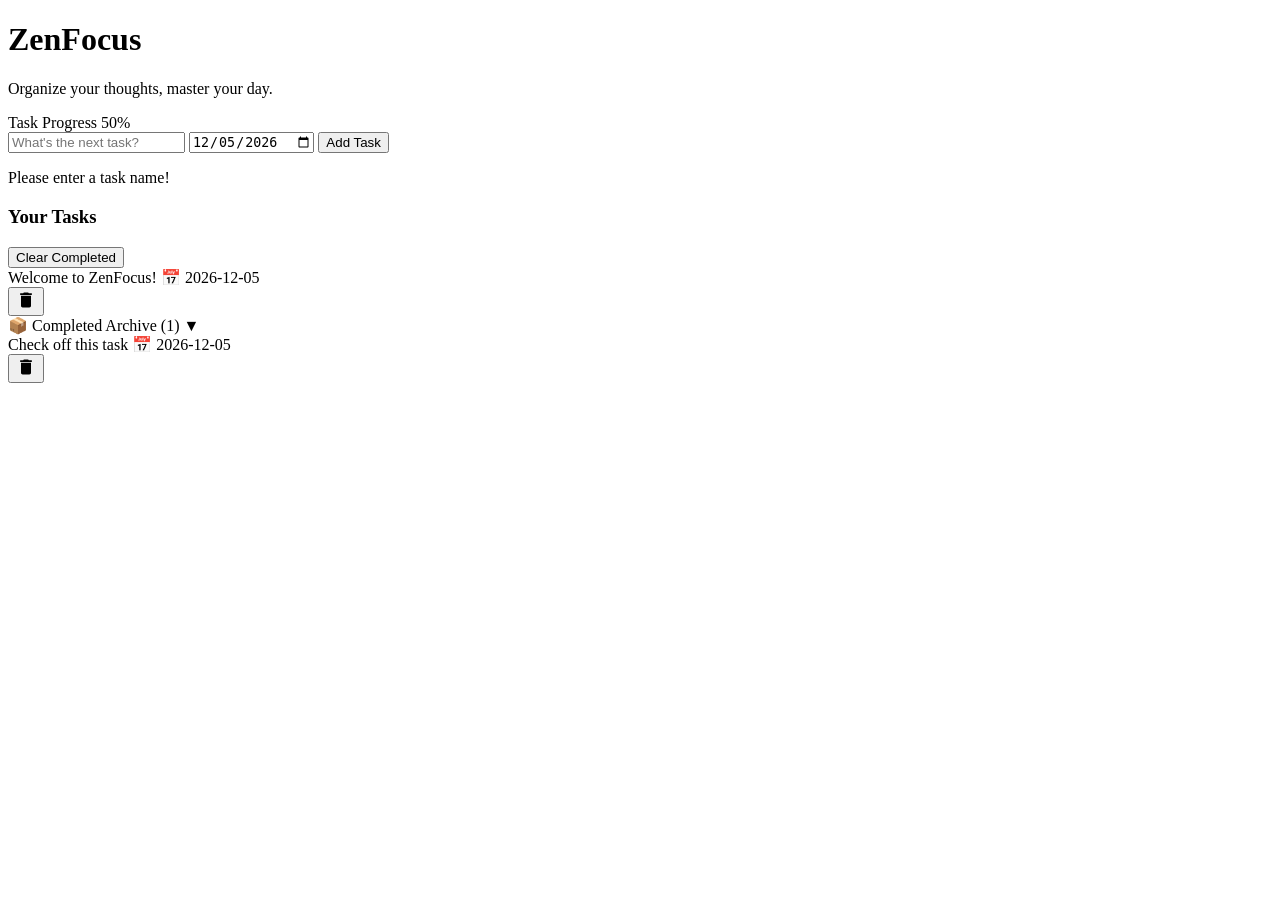
==== index.html @ c16aae38 "Rename zen.html to index.html" ====
<!DOCTYPE html>
<html lang="en">
<head>
    <meta charset="UTF-8">
    <meta name="viewport" content="width=device-width, initial-scale=1.0">
    <title>ZenFocus To-Do</title>
    <link rel="preconnect" href="https://fonts.googleapis.com">
    <link href="https://fonts.googleapis.com/css2?family=DM+Serif+Display&family=DM+Sans:wght@400;500;700&display=swap" rel="stylesheet">
    <link rel="stylesheet" href="styles.css">
</head>
<body>
    <div class="container">
        <header>
            <h1>ZenFocus</h1>
            <p class="subtitle">Organize your thoughts, master your day.</p>
        </header>

        <!-- Progress Section -->
        <div class="progress-section">
            <div class="progress-labels">
                <span>Task Progress</span>
                <span class="js-progress-text">0%</span>
            </div>
            <div class="progress-bar-container">
                <div class="progress-bar-fill js-progress-bar"></div>
            </div>
        </div>

        <div class="input-card">
            <input type="text" placeholder="What's the next task?" class="js-input">
            <input type="date" class="js-date-input">
            <button onclick="addTodo()" class="add-button">Add Task</button>
        </div>

        <p class="error-msg js-error">Please enter a task name!</p>

        <div class="list-header">
            <h3>Your Tasks</h3>
            <button class="clear-btn" onclick="clearCompleted()">Clear Completed</button>
        </div>
        
        <!-- Active tasks -->
        <div class="js-todo-list todo-list-wrapper"></div>

        <!-- ARCHIVE SECTION (NEW) -->
        <div class="archive-section js-archive-section" style="display: none;">
            <div class="archive-header" onclick="toggleArchive()">
                <span class="archive-title">📦 Completed Archive (<span class="js-archive-count">0</span>)</span>
                <span class="archive-toggle js-archive-toggle">▼</span>
            </div>
            <div class="js-archive-list archive-list"></div>
        </div>
    </div>

    <script src="script.js"></script>
</body>
</html>
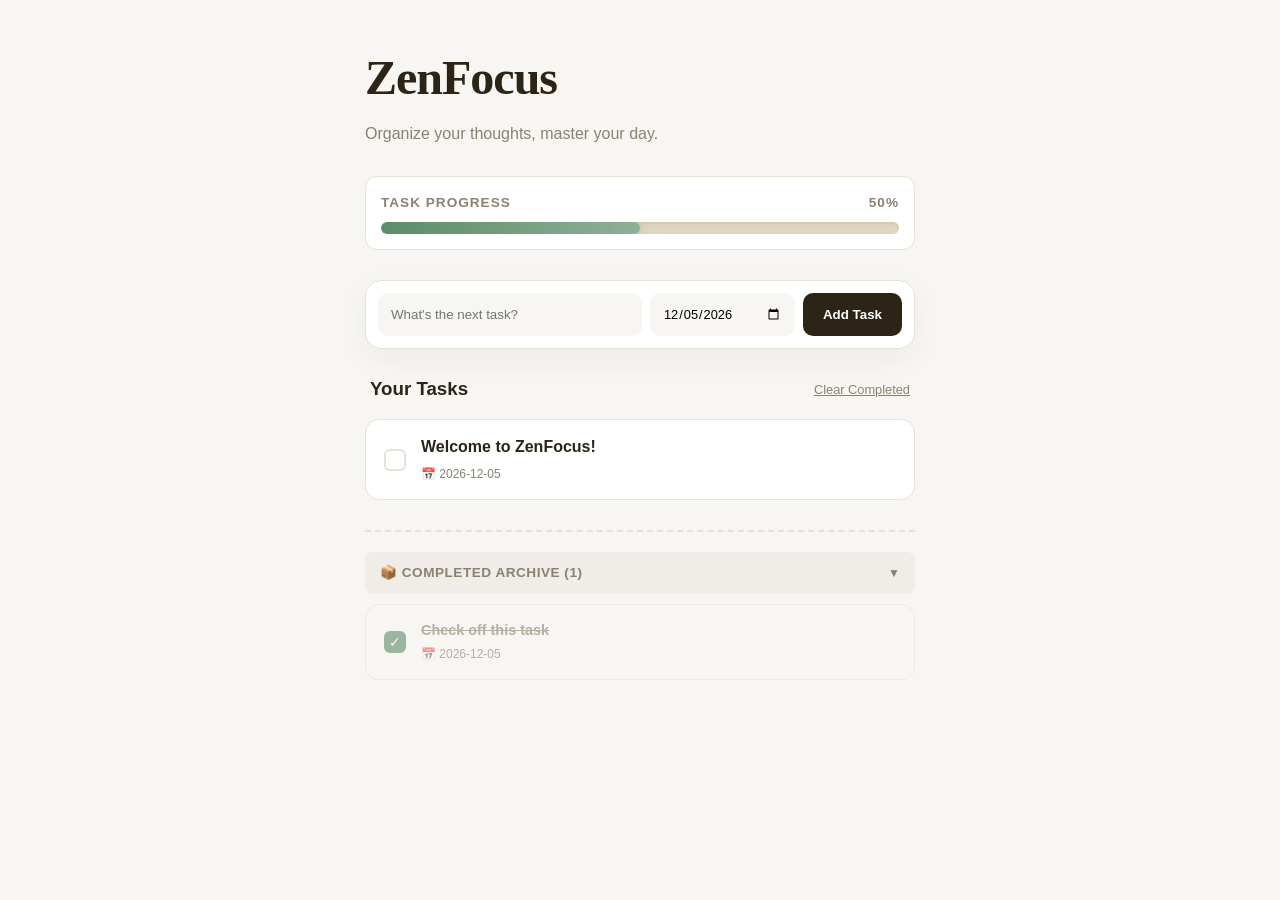
==== commit aa249dfa: "Update index.html(fixed typo)" ====
--- a/index.html
+++ b/index.html
@@ -6,7 +6,7 @@
     <title>ZenFocus To-Do</title>
     <link rel="preconnect" href="https://fonts.googleapis.com">
     <link href="https://fonts.googleapis.com/css2?family=DM+Serif+Display&family=DM+Sans:wght@400;500;700&display=swap" rel="stylesheet">
-    <link rel="stylesheet" href="styles.css">
+    <link rel="stylesheet" href="style.css">
 </head>
 <body>
     <div class="container">
--- a/style.css
+++ b/style.css
@@ -0,0 +1,274 @@
+/* Custom properties for easy color management */
+:root {
+  --bg: #f8f6f2;
+  --card: #ffffff;
+  --text: #2c2416;
+  --muted: #8a8171;
+  --accent: #d48c5c;
+  --green: #5b8c6a;
+  --border: #e8e2d6;
+  --shadow: 0 10px 30px rgba(44, 36, 22, 0.05);
+}
+
+*, *::before, *::after { box-sizing: border-box; margin: 0; padding: 0; }
+
+body {
+  font-family: 'DM Sans', sans-serif;
+  background-color: var(--bg);
+  color: var(--text);
+  line-height: 1.6;
+  padding: 40px 20px;
+}
+
+.container {
+  max-width: 550px;
+  margin: 0 auto;
+}
+
+header { margin-bottom: 30px; }
+
+h1 {
+  font-family: 'DM Serif Display', serif;
+  font-size: 3rem;
+  letter-spacing: -1px;
+  margin-bottom: 4px;
+}
+
+.subtitle { color: var(--muted); font-size: 1rem; }
+
+/* PROGRESS BAR */
+.progress-section {
+    margin-bottom: 30px;
+    background: var(--card);
+    padding: 15px;
+    border-radius: 12px;
+    border: 1px solid var(--border);
+}
+
+.progress-labels {
+    display: flex;
+    justify-content: space-between;
+    font-size: 0.85rem;
+    font-weight: 700;
+    margin-bottom: 8px;
+    color: var(--muted);
+    text-transform: uppercase;
+    letter-spacing: 1px;
+}
+
+/* Better Progress Bar Styling */
+.progress-bar-container {
+    height: 12px; /* Made slightly thicker for better visibility */
+    background: #e0d5c0; /* Darker than bg for depth */
+    border-radius: 20px;
+    overflow: hidden;
+    position: relative;
+    box-shadow: inset 0 1px 3px rgba(0,0,0,0.1); /* Adds depth */
+}
+
+.progress-bar-fill {
+    height: 100%;
+    width: 0%;
+    background: linear-gradient(90deg, #5b8c6a, #8eb097);
+    border-radius: 20px;
+    
+    /* THE MAGIC: A longer duration with a Quintic ease-out */
+    transition: width 1s cubic-bezier(0.22, 1, 0.36, 1);
+    
+    position: relative;
+    box-shadow: 0 0 10px rgba(91, 140, 106, 0.3); /* Soft glow */
+}
+
+/* Subtile Shimmer Effect */
+.progress-bar-fill::after {
+    content: '';
+    position: absolute;
+    top: 0; left: 0; right: 0; bottom: 0;
+    background: linear-gradient(
+        90deg,
+        rgba(255,255,255,0) 0%,
+        rgba(255,255,255,0.2) 50%,
+        rgba(255,255,255,0) 100%
+    );
+    transform: translateX(-100%);
+    animation: shimmer 3s infinite;
+}
+
+@keyframes shimmer {
+    100% { transform: translateX(100%); }
+}
+
+/* Smooth number transition */
+.js-progress-text {
+    font-variant-numeric: tabular-nums; /* Prevents numbers from jumping around */
+    transition: all 0.3s ease;
+}
+
+/* INPUT AREA */
+.input-card {
+  background: var(--card);
+  border: 1px solid var(--border);
+  border-radius: 16px;
+  padding: 12px;
+  box-shadow: var(--shadow);
+  display: flex;
+  gap: 8px;
+  margin-bottom: 10px;
+}
+
+input {
+  border: 1px solid transparent;
+  background: var(--bg);
+  padding: 12px;
+  border-radius: 10px;
+  outline: none;
+  font-family: inherit;
+  transition: 0.2s;
+}
+
+input[type="text"] { flex: 2; }
+input[type="date"] { flex: 1; font-size: 0.8rem; }
+input:focus { border-color: var(--accent); background: #fff; }
+
+.add-button {
+  background: var(--text);
+  color: white;
+  border: none;
+  padding: 0 20px;
+  border-radius: 10px;
+  font-weight: 600;
+  cursor: pointer;
+  transition: 0.2s;
+}
+
+.add-button:hover { background: var(--accent); }
+
+/* TODO ITEMS */
+.list-header {
+    display: flex;
+    justify-content: space-between;
+    align-items: center;
+    margin: 25px 5px 15px;
+}
+
+.clear-btn {
+    background: none;
+    border: none;
+    color: var(--muted);
+    font-size: 0.8rem;
+    cursor: pointer;
+    text-decoration: underline;
+}
+
+.todo-row {
+  background: var(--card);
+  border: 1px solid var(--border);
+  border-radius: 14px;
+  padding: 14px 18px;
+  display: flex;
+  align-items: center;
+  gap: 15px;
+  margin-bottom: 10px;
+  transition: all 0.3s ease;
+}
+
+.todo-row.completed {
+    opacity: 0.6;
+    background: transparent;
+}
+
+.todo-row.completed .todo-name {
+    text-decoration: line-through;
+    color: var(--muted);
+}
+
+.checkbox {
+    width: 22px;
+    height: 22px;
+    border-radius: 6px;
+    border: 2px solid var(--border);
+    cursor: pointer;
+    display: flex;
+    align-items: center;
+    justify-content: center;
+    transition: 0.2s;
+}
+
+.todo-row.completed .checkbox {
+    background: var(--green);
+    border-color: var(--green);
+}
+
+.todo-row.completed .checkbox::after {
+    content: '✓';
+    color: white;
+    font-size: 14px;
+}
+
+.todo-info { flex: 1; }
+.todo-name { font-weight: 600; display: block; }
+.todo-date { font-size: 0.75rem; color: var(--muted); }
+
+.delete-btn {
+    opacity: 0;
+    background: none;
+    border: none;
+    color: #e57373;
+    cursor: pointer;
+    transition: 0.2s;
+}
+
+.todo-row:hover .delete-btn { opacity: 1; }
+
+/* ERROR */
+.error-msg { color: var(--accent); font-size: 0.8rem; display: none; margin-bottom: 10px; }
+
+/* ARCHIVE SECTION */
+.archive-section {
+  margin-top: 30px;
+  padding-top: 20px;
+  border-top: 2px dashed var(--border);
+}
+
+.archive-header {
+  display: flex;
+  justify-content: space-between;
+  align-items: center;
+  padding: 10px 15px;
+  background: rgba(138, 129, 113, 0.08);
+  border-radius: 8px;
+  cursor: pointer;
+  transition: all 0.2s ease;
+  margin-bottom: 10px;
+}
+
+.archive-header:hover {
+  background: rgba(138, 129, 113, 0.15);
+}
+
+.archive-title {
+  font-size: 0.85rem;
+  font-weight: 600;
+  color: var(--muted);
+  text-transform: uppercase;
+  letter-spacing: 0.5px;
+}
+
+.archive-toggle {
+  font-size: 0.75rem;
+  color: var(--muted);
+  transition: transform 0.2s ease;
+}
+
+.archive-list {
+  margin-top: 10px;
+}
+
+.archive-item {
+  font-size: 0.9rem;
+  opacity: 0.5;
+}
+
+.archive-item:hover {
+  opacity: 0.7;
+}
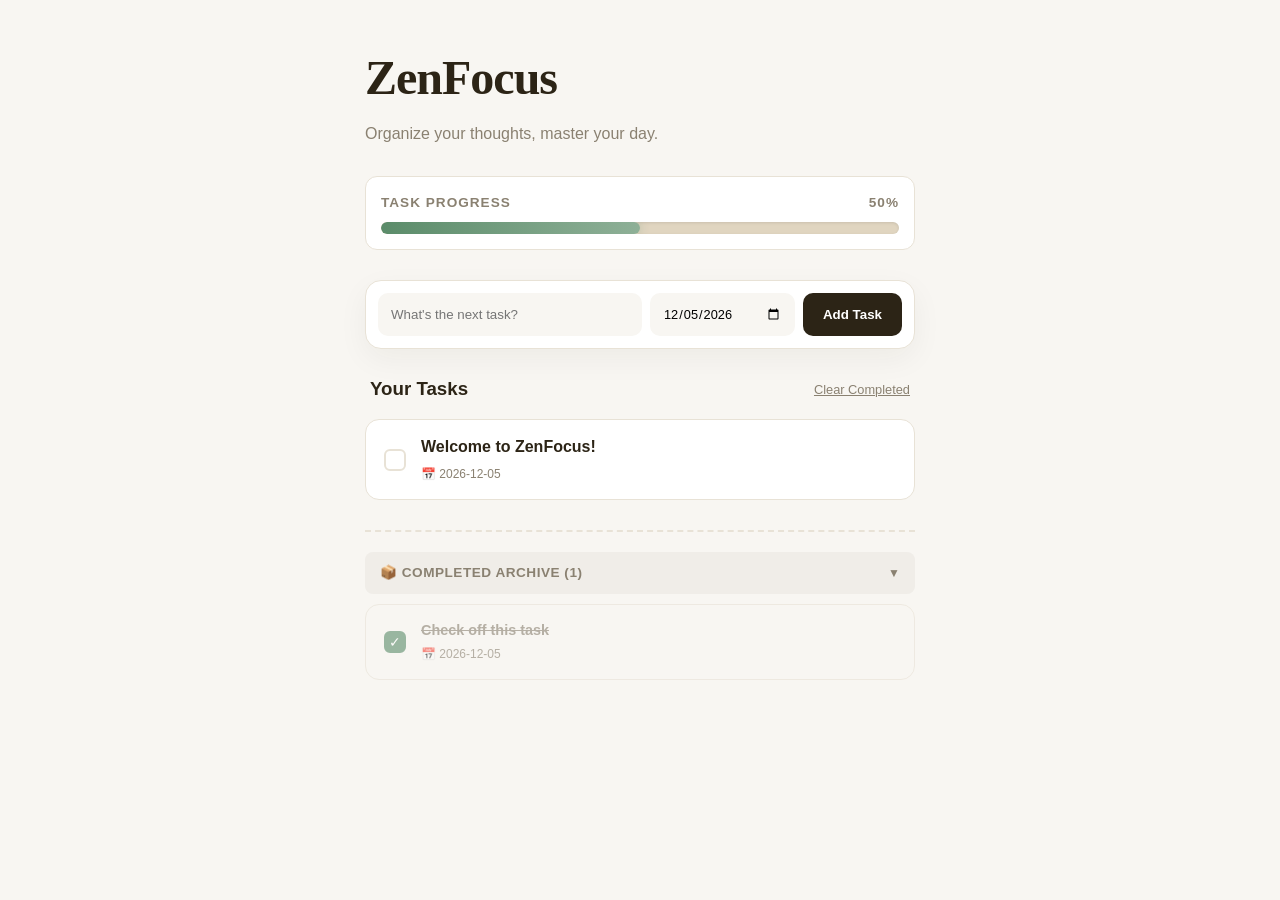
==== commit a375b896: "Re-Added files Re-added all the files to fix the issues within and also with the hosting." ====
--- a/index.html
+++ b/index.html
@@ -6,7 +6,8 @@
     <title>ZenFocus To-Do</title>
     <link rel="preconnect" href="https://fonts.googleapis.com">
     <link href="https://fonts.googleapis.com/css2?family=DM+Serif+Display&family=DM+Sans:wght@400;500;700&display=swap" rel="stylesheet">
-    <link rel="stylesheet" href="style.css">
+    <link rel="icon" href="data:image/svg+xml,<svg xmlns='http://www.w3.org/2000/svg' viewBox='0 0 100 100'><rect width='100' height='100' rx='18' fill='%23070707'/><text x='50' y='72' font-size='52' font-family='monospace' font-weight='bold' fill='%236ee7b7' text-anchor='middle'>Z</text></svg>"/>
+    <link rel="stylesheet" href="styles.css">
 </head>
 <body>
     <div class="container">
@@ -54,4 +55,4 @@
 
     <script src="script.js"></script>
 </body>
-</html>
+</html>
--- a/styles.css
+++ b/styles.css
@@ -0,0 +1,274 @@
+/* Custom properties for easy color management */
+:root {
+  --bg: #f8f6f2;
+  --card: #ffffff;
+  --text: #2c2416;
+  --muted: #8a8171;
+  --accent: #d48c5c;
+  --green: #5b8c6a;
+  --border: #e8e2d6;
+  --shadow: 0 10px 30px rgba(44, 36, 22, 0.05);
+}
+
+*, *::before, *::after { box-sizing: border-box; margin: 0; padding: 0; }
+
+body {
+  font-family: 'DM Sans', sans-serif;
+  background-color: var(--bg);
+  color: var(--text);
+  line-height: 1.6;
+  padding: 40px 20px;
+}
+
+.container {
+  max-width: 550px;
+  margin: 0 auto;
+}
+
+header { margin-bottom: 30px; }
+
+h1 {
+  font-family: 'DM Serif Display', serif;
+  font-size: 3rem;
+  letter-spacing: -1px;
+  margin-bottom: 4px;
+}
+
+.subtitle { color: var(--muted); font-size: 1rem; }
+
+/* PROGRESS BAR */
+.progress-section {
+    margin-bottom: 30px;
+    background: var(--card);
+    padding: 15px;
+    border-radius: 12px;
+    border: 1px solid var(--border);
+}
+
+.progress-labels {
+    display: flex;
+    justify-content: space-between;
+    font-size: 0.85rem;
+    font-weight: 700;
+    margin-bottom: 8px;
+    color: var(--muted);
+    text-transform: uppercase;
+    letter-spacing: 1px;
+}
+
+/* Better Progress Bar Styling */
+.progress-bar-container {
+    height: 12px; /* Made slightly thicker for better visibility */
+    background: #e0d5c0; /* Darker than bg for depth */
+    border-radius: 20px;
+    overflow: hidden;
+    position: relative;
+    box-shadow: inset 0 1px 3px rgba(0,0,0,0.1); /* Adds depth */
+}
+
+.progress-bar-fill {
+    height: 100%;
+    width: 0%;
+    background: linear-gradient(90deg, #5b8c6a, #8eb097);
+    border-radius: 20px;
+    
+    /* THE MAGIC: A longer duration with a Quintic ease-out */
+    transition: width 1s cubic-bezier(0.22, 1, 0.36, 1);
+    
+    position: relative;
+    box-shadow: 0 0 10px rgba(91, 140, 106, 0.3); /* Soft glow */
+}
+
+/* Subtile Shimmer Effect */
+.progress-bar-fill::after {
+    content: '';
+    position: absolute;
+    top: 0; left: 0; right: 0; bottom: 0;
+    background: linear-gradient(
+        90deg,
+        rgba(255,255,255,0) 0%,
+        rgba(255,255,255,0.2) 50%,
+        rgba(255,255,255,0) 100%
+    );
+    transform: translateX(-100%);
+    animation: shimmer 3s infinite;
+}
+
+@keyframes shimmer {
+    100% { transform: translateX(100%); }
+}
+
+/* Smooth number transition */
+.js-progress-text {
+    font-variant-numeric: tabular-nums; /* Prevents numbers from jumping around */
+    transition: all 0.3s ease;
+}
+
+/* INPUT AREA */
+.input-card {
+  background: var(--card);
+  border: 1px solid var(--border);
+  border-radius: 16px;
+  padding: 12px;
+  box-shadow: var(--shadow);
+  display: flex;
+  gap: 8px;
+  margin-bottom: 10px;
+}
+
+input {
+  border: 1px solid transparent;
+  background: var(--bg);
+  padding: 12px;
+  border-radius: 10px;
+  outline: none;
+  font-family: inherit;
+  transition: 0.2s;
+}
+
+input[type="text"] { flex: 2; }
+input[type="date"] { flex: 1; font-size: 0.8rem; }
+input:focus { border-color: var(--accent); background: #fff; }
+
+.add-button {
+  background: var(--text);
+  color: white;
+  border: none;
+  padding: 0 20px;
+  border-radius: 10px;
+  font-weight: 600;
+  cursor: pointer;
+  transition: 0.2s;
+}
+
+.add-button:hover { background: var(--accent); }
+
+/* TODO ITEMS */
+.list-header {
+    display: flex;
+    justify-content: space-between;
+    align-items: center;
+    margin: 25px 5px 15px;
+}
+
+.clear-btn {
+    background: none;
+    border: none;
+    color: var(--muted);
+    font-size: 0.8rem;
+    cursor: pointer;
+    text-decoration: underline;
+}
+
+.todo-row {
+  background: var(--card);
+  border: 1px solid var(--border);
+  border-radius: 14px;
+  padding: 14px 18px;
+  display: flex;
+  align-items: center;
+  gap: 15px;
+  margin-bottom: 10px;
+  transition: all 0.3s ease;
+}
+
+.todo-row.completed {
+    opacity: 0.6;
+    background: transparent;
+}
+
+.todo-row.completed .todo-name {
+    text-decoration: line-through;
+    color: var(--muted);
+}
+
+.checkbox {
+    width: 22px;
+    height: 22px;
+    border-radius: 6px;
+    border: 2px solid var(--border);
+    cursor: pointer;
+    display: flex;
+    align-items: center;
+    justify-content: center;
+    transition: 0.2s;
+}
+
+.todo-row.completed .checkbox {
+    background: var(--green);
+    border-color: var(--green);
+}
+
+.todo-row.completed .checkbox::after {
+    content: '✓';
+    color: white;
+    font-size: 14px;
+}
+
+.todo-info { flex: 1; }
+.todo-name { font-weight: 600; display: block; }
+.todo-date { font-size: 0.75rem; color: var(--muted); }
+
+.delete-btn {
+    opacity: 0;
+    background: none;
+    border: none;
+    color: #e57373;
+    cursor: pointer;
+    transition: 0.2s;
+}
+
+.todo-row:hover .delete-btn { opacity: 1; }
+
+/* ERROR */
+.error-msg { color: var(--accent); font-size: 0.8rem; display: none; margin-bottom: 10px; }
+
+/* ARCHIVE SECTION */
+.archive-section {
+  margin-top: 30px;
+  padding-top: 20px;
+  border-top: 2px dashed var(--border);
+}
+
+.archive-header {
+  display: flex;
+  justify-content: space-between;
+  align-items: center;
+  padding: 10px 15px;
+  background: rgba(138, 129, 113, 0.08);
+  border-radius: 8px;
+  cursor: pointer;
+  transition: all 0.2s ease;
+  margin-bottom: 10px;
+}
+
+.archive-header:hover {
+  background: rgba(138, 129, 113, 0.15);
+}
+
+.archive-title {
+  font-size: 0.85rem;
+  font-weight: 600;
+  color: var(--muted);
+  text-transform: uppercase;
+  letter-spacing: 0.5px;
+}
+
+.archive-toggle {
+  font-size: 0.75rem;
+  color: var(--muted);
+  transition: transform 0.2s ease;
+}
+
+.archive-list {
+  margin-top: 10px;
+}
+
+.archive-item {
+  font-size: 0.9rem;
+  opacity: 0.5;
+}
+
+.archive-item:hover {
+  opacity: 0.7;
+}
